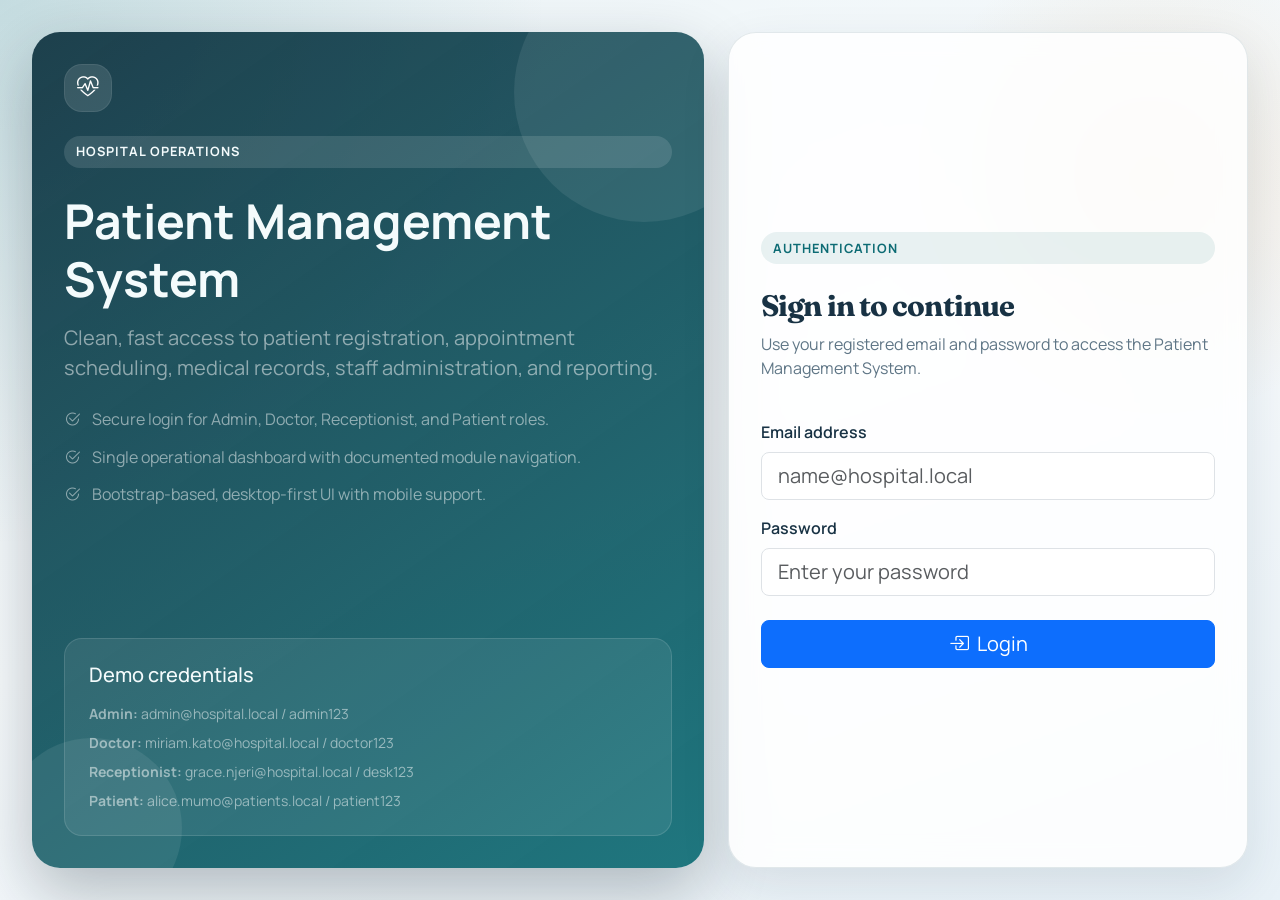
==== web_app/index.html @ 018e4cf9 "feat: add staff management features including staff list and form pages - Implemented staff list pag" ====
<!doctype html>
<html lang="en">
<head>
  <meta charset="utf-8">
  <meta name="viewport" content="width=device-width, initial-scale=1">
  <meta name="description" content="Patient Management System frontend built from the project documentation.">
  <title>Patient Management System</title>
  <link rel="preconnect" href="https://fonts.googleapis.com">
  <link rel="preconnect" href="https://fonts.gstatic.com" crossorigin>
  <link href="https://fonts.googleapis.com/css2?family=Manrope:wght@400;500;600;700;800&family=Fraunces:opsz,wght@9..144,700&display=swap" rel="stylesheet">
  <link href="https://cdn.jsdelivr.net/npm/bootstrap@5.3.3/dist/css/bootstrap.min.css" rel="stylesheet" integrity="sha384-QWTKZyjpPEjISv5WaRU9OFeRpok6YctnYmDr5pNlyT2bRjXh0JMhjY6hW+ALEwIH" crossorigin="anonymous">
  <link href="https://cdn.jsdelivr.net/npm/bootstrap-icons@1.11.3/font/bootstrap-icons.css" rel="stylesheet">
  <link href="./assets/styles/main.css" rel="stylesheet">
</head>
<body>
  <div id="app"></div>
  <script src="https://cdn.jsdelivr.net/npm/bootstrap@5.3.3/dist/js/bootstrap.bundle.min.js" integrity="sha384-YvpcrYf0tY3lHB60NNkmXc5s9fDVZLESaAA55NDzOxhy9GkcIdslK1eN7N6jIeHz" crossorigin="anonymous"></script>
  <script type="module" src="./src/main.js"></script>
</body>
</html>
---- web_app/assets/styles/main.css ----
:root {
  --pms-bg: #eef5f8;
  --pms-surface: rgba(255, 255, 255, 0.88);
  --pms-surface-strong: #ffffff;
  --pms-surface-soft: #f4f9fc;
  --pms-border: rgba(28, 73, 91, 0.12);
  --pms-border-strong: rgba(28, 73, 91, 0.18);
  --pms-primary: #0d6b74;
  --pms-primary-deep: #0a4f56;
  --pms-primary-soft: #d7eef0;
  --pms-secondary: #0f2740;
  --pms-secondary-soft: #dde9f5;
  --pms-accent: #c57f2d;
  --pms-danger: #c04949;
  --pms-success: #2f7d56;
  --pms-warning: #b7862a;
  --pms-text: #183244;
  --pms-muted: #5f7686;
  --pms-shadow: 0 18px 50px rgba(17, 50, 63, 0.11);
  --pms-radius-lg: 24px;
  --pms-radius-md: 18px;
  --pms-radius-sm: 12px;
}

*,
*::before,
*::after {
  box-sizing: border-box;
}

html,
body {
  min-height: 100%;
}

body {
  margin: 0;
  color: var(--pms-text);
  font-family: "Manrope", "Segoe UI", sans-serif;
  background:
    radial-gradient(circle at top left, rgba(13, 107, 116, 0.18), transparent 35%),
    radial-gradient(circle at right 10% top 20%, rgba(197, 127, 45, 0.14), transparent 18%),
    linear-gradient(160deg, #edf5f8 0%, #f7fafc 50%, #e8f1f7 100%);
}

a {
  color: inherit;
  text-decoration: none;
}

button,
input,
select,
textarea {
  font: inherit;
}

.page-title {
  margin: 0;
  font-family: "Fraunces", "Georgia", serif;
  font-size: clamp(1.85rem, 2vw, 2.4rem);
  font-weight: 700;
  letter-spacing: -0.03em;
}

.page-subtitle,
.text-soft {
  color: var(--pms-muted);
}

.flash-banner .alert,
.section-card,
.auth-card,
.metric-card,
.hero-panel,
.quick-action-card,
.profile-card,
.chart-card {
  border: 1px solid var(--pms-border);
  border-radius: var(--pms-radius-md);
  box-shadow: var(--pms-shadow);
}

.auth-page {
  min-height: 100vh;
  padding: 2rem;
  display: grid;
  grid-template-columns: minmax(0, 1.1fr) minmax(380px, 520px);
  gap: 1.5rem;
  align-items: stretch;
}

.auth-showcase,
.auth-card {
  position: relative;
  overflow: hidden;
  border-radius: 28px;
}

.auth-showcase {
  padding: 2rem;
  color: #f4fbfc;
  background:
    linear-gradient(145deg, rgba(5, 41, 55, 0.88), rgba(13, 107, 116, 0.92)),
    linear-gradient(0deg, rgba(255, 255, 255, 0.03), rgba(255, 255, 255, 0.03));
  box-shadow: 0 24px 64px rgba(10, 29, 38, 0.28);
}

.auth-showcase::before,
.auth-showcase::after {
  content: "";
  position: absolute;
  border-radius: 999px;
  background: rgba(255, 255, 255, 0.08);
}

.auth-showcase::before {
  width: 260px;
  height: 260px;
  top: -70px;
  right: -70px;
}

.auth-showcase::after {
  width: 180px;
  height: 180px;
  bottom: -50px;
  left: -30px;
}

.brand-mark {
  width: 3rem;
  height: 3rem;
  display: inline-flex;
  align-items: center;
  justify-content: center;
  border-radius: 18px;
  background: rgba(255, 255, 255, 0.12);
  color: #ffffff;
  font-size: 1.35rem;
  box-shadow: inset 0 0 0 1px rgba(255, 255, 255, 0.08);
}

.auth-card {
  padding: 2rem;
  background: rgba(255, 255, 255, 0.84);
  backdrop-filter: blur(14px);
}

.eyebrow {
  display: inline-flex;
  align-items: center;
  gap: 0.5rem;
  padding: 0.4rem 0.75rem;
  border-radius: 999px;
  font-size: 0.8rem;
  font-weight: 700;
  letter-spacing: 0.08em;
  text-transform: uppercase;
  background: rgba(255, 255, 255, 0.12);
  color: inherit;
}

.eyebrow.light {
  background: rgba(13, 107, 116, 0.09);
  color: var(--pms-primary);
}

.auth-list,
.key-value-list,
.timeline-list,
.summary-list {
  margin: 0;
  padding: 0;
  list-style: none;
}

.auth-list li,
.summary-list li {
  display: flex;
  gap: 0.75rem;
  align-items: center;
}

.auth-list li + li,
.summary-list li + li,
.timeline-item + .timeline-item {
  margin-top: 0.85rem;
}

.demo-credentials {
  background: rgba(255, 255, 255, 0.08);
  border: 1px solid rgba(255, 255, 255, 0.12);
  border-radius: 18px;
}

.app-shell {
  min-height: 100vh;
  display: grid;
  grid-template-columns: 300px minmax(0, 1fr);
}

.app-sidebar {
  position: sticky;
  top: 0;
  height: 100vh;
  padding: 1.4rem;
  background:
    linear-gradient(180deg, rgba(8, 35, 55, 0.98), rgba(10, 58, 70, 0.96)),
    linear-gradient(0deg, rgba(255, 255, 255, 0.04), rgba(255, 255, 255, 0.04));
  color: #eef9fa;
  border-right: 1px solid rgba(255, 255, 255, 0.06);
  z-index: 1045;
}

.sidebar-brand {
  padding: 1rem;
  border-radius: 24px;
  background: rgba(255, 255, 255, 0.06);
  border: 1px solid rgba(255, 255, 255, 0.08);
}

.sidebar-brand h1 {
  margin: 0.35rem 0 0;
  font-size: 1.1rem;
  font-weight: 800;
}

.sidebar-meta {
  color: rgba(238, 249, 250, 0.75);
  font-size: 0.92rem;
}

.sidebar-nav {
  margin-top: 1.5rem;
}

.sidebar-nav a,
.sidebar-nav button {
  width: 100%;
  display: flex;
  align-items: center;
  justify-content: space-between;
  gap: 0.85rem;
  padding: 0.9rem 1rem;
  margin-bottom: 0.45rem;
  border: none;
  border-radius: 16px;
  background: transparent;
  color: rgba(238, 249, 250, 0.82);
  font-weight: 600;
  text-align: left;
  transition: all 0.2s ease;
}

.sidebar-nav a:hover,
.sidebar-nav button:hover,
.sidebar-nav .active {
  color: #ffffff;
  background: rgba(255, 255, 255, 0.1);
  transform: translateX(4px);
}

.sidebar-nav .nav-icon {
  width: 2rem;
  height: 2rem;
  display: inline-flex;
  align-items: center;
  justify-content: center;
  border-radius: 12px;
  background: rgba(255, 255, 255, 0.08);
  font-size: 1rem;
}

.sidebar-user {
  margin-top: auto;
  padding: 1rem;
  border-radius: 20px;
  background: rgba(255, 255, 255, 0.06);
  border: 1px solid rgba(255, 255, 255, 0.08);
}

.role-chip {
  display: inline-flex;
  align-items: center;
  gap: 0.4rem;
  padding: 0.3rem 0.65rem;
  border-radius: 999px;
  font-size: 0.78rem;
  font-weight: 700;
  letter-spacing: 0.04em;
  text-transform: uppercase;
}

.role-chip.admin,
.status-pill.completed {
  background: rgba(47, 125, 86, 0.14);
  color: var(--pms-success);
}

.role-chip.doctor {
  background: rgba(13, 107, 116, 0.14);
  color: var(--pms-primary);
}

.role-chip.receptionist,
.status-pill.pending {
  background: rgba(197, 127, 45, 0.14);
  color: var(--pms-warning);
}

.role-chip.patient,
.status-pill.cancelled {
  background: rgba(192, 73, 73, 0.14);
  color: var(--pms-danger);
}

.app-main {
  min-width: 0;
}

.app-header {
  position: sticky;
  top: 0;
  z-index: 1030;
  padding: 1.4rem 1.5rem 0;
  background: linear-gradient(180deg, rgba(238, 245, 248, 0.95) 0%, rgba(238, 245, 248, 0.72) 78%, rgba(238, 245, 248, 0) 100%);
  backdrop-filter: blur(8px);
}

.header-card {
  padding: 1.25rem 1.4rem;
  display: flex;
  align-items: center;
  justify-content: space-between;
  gap: 1rem;
  background: rgba(255, 255, 255, 0.72);
  border: 1px solid var(--pms-border);
  border-radius: 24px;
  box-shadow: 0 14px 38px rgba(17, 50, 63, 0.08);
}

.header-meta {
  display: flex;
  align-items: center;
  gap: 0.9rem;
}

.header-meta-card {
  padding: 0.85rem 1rem;
  min-width: 170px;
  background: linear-gradient(180deg, rgba(13, 107, 116, 0.08), rgba(13, 107, 116, 0.04));
  border-radius: 18px;
  border: 1px solid rgba(13, 107, 116, 0.08);
}

.header-meta-card strong {
  display: block;
  font-size: 0.84rem;
  color: var(--pms-muted);
}

.header-meta-card span {
  display: block;
  margin-top: 0.2rem;
  font-weight: 800;
  color: var(--pms-secondary);
}

.page-content {
  padding: 1.5rem;
}

.hero-panel,
.section-card,
.metric-card,
.quick-action-card,
.profile-card,
.chart-card {
  background: var(--pms-surface);
  backdrop-filter: blur(10px);
}

.hero-panel {
  padding: 1.5rem;
}

.hero-panel .hero-actions {
  display: flex;
  flex-wrap: wrap;
  gap: 0.75rem;
}

.metric-grid,
.quick-actions-grid,
.chart-grid {
  display: grid;
  gap: 1rem;
}

.metric-grid {
  grid-template-columns: repeat(5, minmax(0, 1fr));
}

.quick-actions-grid,
.chart-grid {
  grid-template-columns: repeat(2, minmax(0, 1fr));
}

.metric-card,
.quick-action-card,
.profile-card,
.chart-card,
.section-card {
  padding: 1.2rem;
}

.metric-card .metric-label {
  font-size: 0.85rem;
  font-weight: 700;
  letter-spacing: 0.04em;
  color: var(--pms-muted);
  text-transform: uppercase;
}

.metric-card .metric-value {
  margin-top: 0.6rem;
  font-size: clamp(1.8rem, 2.3vw, 2.3rem);
  font-weight: 800;
  color: var(--pms-secondary);
}

.metric-card .metric-note {
  margin-top: 0.35rem;
  color: var(--pms-muted);
  font-size: 0.92rem;
}

.section-card h2,
.section-card h3,
.quick-action-card h3,
.profile-card h3,
.chart-card h3 {
  margin: 0;
  font-size: 1.08rem;
  font-weight: 800;
}

.section-card .section-subtitle,
.chart-card .section-subtitle,
.quick-action-card p,
.profile-card p {
  margin-top: 0.35rem;
  color: var(--pms-muted);
}

.section-heading {
  display: flex;
  align-items: center;
  justify-content: space-between;
  gap: 1rem;
  margin-bottom: 1rem;
}

.table-shell {
  overflow: hidden;
  border-radius: 18px;
  border: 1px solid var(--pms-border);
  background: rgba(255, 255, 255, 0.82);
}

.table-shell .table {
  margin-bottom: 0;
}

.table-shell thead th {
  border-bottom-width: 1px;
  color: var(--pms-muted);
  font-size: 0.82rem;
  font-weight: 800;
  letter-spacing: 0.04em;
  text-transform: uppercase;
  background: rgba(13, 107, 116, 0.04);
}

.table-shell td,
.table-shell th {
  padding: 1rem 1rem;
  vertical-align: middle;
}

.table-shell tbody tr:hover {
  background: rgba(13, 107, 116, 0.03);
}

.status-pill {
  display: inline-flex;
  align-items: center;
  padding: 0.32rem 0.7rem;
  border-radius: 999px;
  font-size: 0.78rem;
  font-weight: 800;
  letter-spacing: 0.04em;
  text-transform: uppercase;
}

.timeline-item {
  display: grid;
  grid-template-columns: 14px minmax(0, 1fr);
  gap: 0.85rem;
}

.timeline-marker {
  width: 14px;
  height: 14px;
  margin-top: 0.4rem;
  border-radius: 999px;
  background: linear-gradient(180deg, var(--pms-primary), var(--pms-primary-deep));
  box-shadow: 0 0 0 5px rgba(13, 107, 116, 0.08);
}

.timeline-content {
  padding-bottom: 1rem;
  border-bottom: 1px dashed var(--pms-border);
}

.timeline-item:last-child .timeline-content {
  border-bottom: 0;
  padding-bottom: 0;
}

.filter-bar {
  padding: 1rem;
  background: rgba(13, 107, 116, 0.04);
  border: 1px solid rgba(13, 107, 116, 0.08);
  border-radius: 18px;
}

.empty-state {
  padding: 2.25rem 1rem;
  text-align: center;
  border: 1px dashed var(--pms-border-strong);
  border-radius: 18px;
  background: rgba(255, 255, 255, 0.55);
}

.detail-grid,
.profile-grid {
  display: grid;
  gap: 1rem;
}

.detail-grid {
  grid-template-columns: minmax(0, 1.2fr) minmax(320px, 0.8fr);
}

.profile-grid {
  grid-template-columns: repeat(2, minmax(0, 1fr));
}

.key-value-list li {
  display: flex;
  align-items: start;
  justify-content: space-between;
  gap: 1rem;
  padding: 0.7rem 0;
  border-bottom: 1px dashed var(--pms-border);
}

.key-value-list li:last-child {
  border-bottom: 0;
  padding-bottom: 0;
}

.chart-stack {
  display: grid;
  gap: 0.85rem;
}

.chart-bar {
  display: grid;
  grid-template-columns: minmax(120px, 180px) minmax(0, 1fr) auto;
  gap: 0.85rem;
  align-items: center;
}

.chart-track {
  height: 0.85rem;
  overflow: hidden;
  border-radius: 999px;
  background: rgba(15, 39, 64, 0.08);
}

.chart-fill {
  height: 100%;
  border-radius: inherit;
  background: linear-gradient(90deg, var(--pms-primary), var(--pms-accent));
}

.sidebar-toggle {
  display: none;
}

.app-overlay {
  display: none;
}

.page-actions {
  display: flex;
  gap: 0.75rem;
  flex-wrap: wrap;
}

.form-note {
  margin-top: 0.35rem;
  font-size: 0.88rem;
  color: var(--pms-muted);
}

.loading-shell {
  padding: 4rem 1rem;
  display: flex;
  justify-content: center;
}

@media (max-width: 1200px) {
  .metric-grid {
    grid-template-columns: repeat(3, minmax(0, 1fr));
  }

  .detail-grid,
  .profile-grid {
    grid-template-columns: 1fr;
  }
}

@media (max-width: 992px) {
  .auth-page {
    grid-template-columns: 1fr;
  }

  .app-shell {
    grid-template-columns: 1fr;
  }

  .app-sidebar {
    position: fixed;
    inset: 0 auto 0 0;
    width: min(320px, 88vw);
    transform: translateX(-105%);
    transition: transform 0.2s ease;
  }

  body.sidebar-open .app-sidebar {
    transform: translateX(0);
  }

  .sidebar-toggle {
    display: inline-flex;
  }

  .app-overlay {
    position: fixed;
    inset: 0;
    background: rgba(4, 14, 21, 0.36);
    z-index: 1040;
  }

  body.sidebar-open .app-overlay {
    display: block;
  }

  .metric-grid,
  .quick-actions-grid,
  .chart-grid {
    grid-template-columns: 1fr;
  }

  .header-card {
    flex-direction: column;
    align-items: stretch;
  }

  .header-meta {
    justify-content: space-between;
  }
}

@media (max-width: 768px) {
  .page-content,
  .app-header {
    padding-left: 1rem;
    padding-right: 1rem;
  }

  .auth-page {
    padding: 1rem;
  }

  .auth-card,
  .auth-showcase {
    padding: 1.5rem;
  }

  .header-meta {
    flex-direction: column;
    align-items: stretch;
  }

  .chart-bar {
    grid-template-columns: 1fr;
  }
}
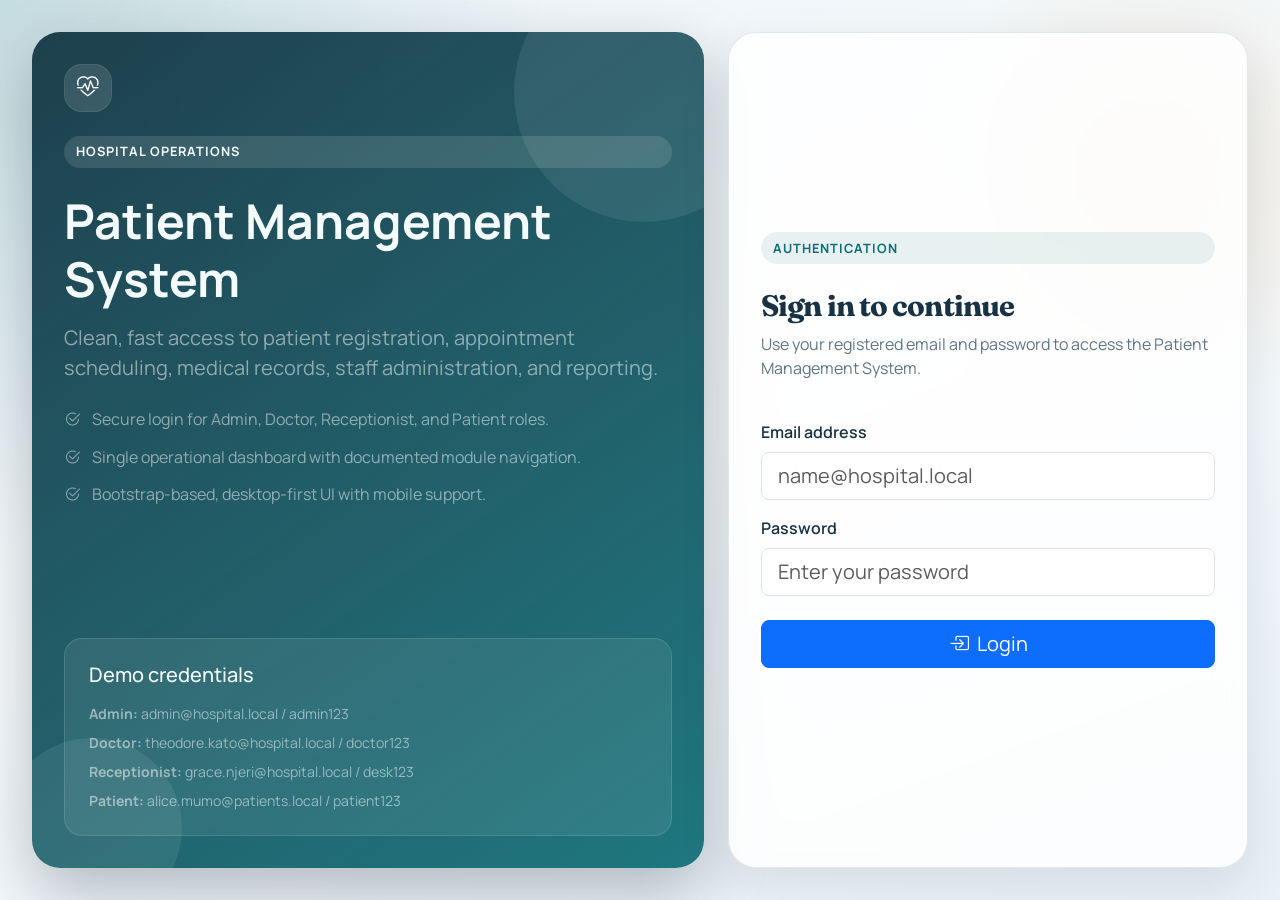
==== commit 7c6adacf: "Refactor project proposal and system architecture documentation; update UML diagrams and SRS to refl" ====
--- a/web_app/index.html
+++ b/web_app/index.html
@@ -14,7 +14,7 @@
 </head>
 <body>
   <div id="app"></div>
-  <script src="https://cdn.jsdelivr.net/npm/bootstrap@5.3.3/dist/js/bootstrap.bundle.min.js" integrity="sha384-YvpcrYf0tY3lHB60NNkmXc5s9fDVZLESaAA55NDzOxhy9GkcIdslK1eN7N6jIeHz" crossorigin="anonymous"></script>
+    <script src="https://cdn.jsdelivr.net/npm/bootstrap@5.3.3/dist/js/bootstrap.bundle.min.js" integrity="sha384-YvpcrYf0tY3lHB60NNkmXc5s9fDVZLESaAA55NDzOxhy9GkcIdslK1eN7N6jIeHz" crossorigin="anonymous"></script>
   <script type="module" src="./src/main.js"></script>
 </body>
 </html>
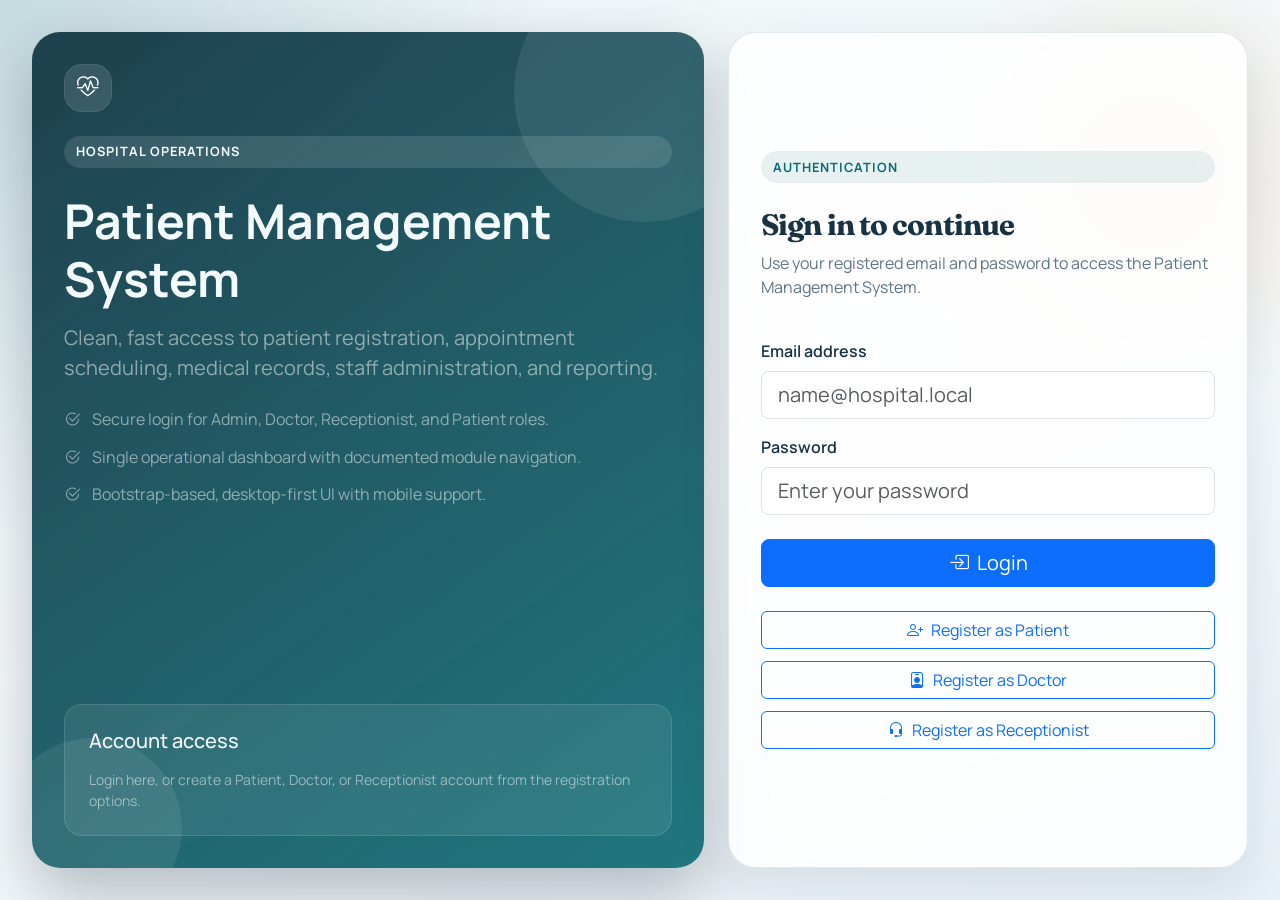
==== commit 66debb6f: "feat: update registration options and enhance login page messaging" ====
--- a/web_app/index.html
+++ b/web_app/index.html
@@ -4,7 +4,7 @@
   <meta charset="utf-8">
   <meta name="viewport" content="width=device-width, initial-scale=1">
   <meta name="description" content="Patient Management System frontend built from the project documentation.">
-  <title>Patient Management System</title>
+  <title>Patient Management Portals</title>
   <link rel="preconnect" href="https://fonts.googleapis.com">
   <link rel="preconnect" href="https://fonts.gstatic.com" crossorigin>
   <link href="https://fonts.googleapis.com/css2?family=Manrope:wght@400;500;600;700;800&family=Fraunces:opsz,wght@9..144,700&display=swap" rel="stylesheet">
--- a/web_app/assets/styles/main.css
+++ b/web_app/assets/styles/main.css
@@ -188,6 +188,91 @@
   margin-top: 0.85rem;
 }
 
+.auth-register-actions {
+  display: grid;
+  gap: 0.75rem;
+}
+
+.auth-card-wide {
+  min-width: 0;
+}
+
+.registration-progress {
+  display: grid;
+  grid-template-columns: repeat(auto-fit, minmax(120px, 1fr));
+  gap: 0.75rem;
+  margin: 0 0 1.5rem;
+  padding: 0;
+  list-style: none;
+}
+
+.registration-progress li {
+  display: flex;
+  align-items: center;
+  gap: 0.65rem;
+  min-width: 0;
+  padding: 0.75rem;
+  border: 1px solid var(--pms-border);
+  border-radius: 16px;
+  color: var(--pms-muted);
+  background: rgba(13, 107, 116, 0.04);
+}
+
+.registration-progress span {
+  width: 2rem;
+  height: 2rem;
+  flex: 0 0 auto;
+  display: inline-flex;
+  align-items: center;
+  justify-content: center;
+  border-radius: 999px;
+  font-weight: 800;
+  color: var(--pms-primary);
+  background: var(--pms-primary-soft);
+}
+
+.registration-progress strong {
+  overflow: hidden;
+  font-size: 0.88rem;
+  text-overflow: ellipsis;
+  white-space: nowrap;
+}
+
+.registration-progress li.active,
+.registration-progress li.completed {
+  color: var(--pms-secondary);
+  border-color: rgba(13, 107, 116, 0.28);
+  background: rgba(13, 107, 116, 0.09);
+}
+
+.registration-progress li.completed span {
+  color: #ffffff;
+  background: var(--pms-success);
+}
+
+.registration-step {
+  display: none;
+  margin: 0;
+  padding: 1rem;
+  border: 1px solid var(--pms-border);
+  border-radius: 18px;
+  background: rgba(255, 255, 255, 0.56);
+}
+
+.registration-step.active {
+  display: block;
+}
+
+.registration-review {
+  border: 1px solid var(--pms-border);
+  border-radius: 18px;
+  background: rgba(255, 255, 255, 0.72);
+}
+
+.registration-review-list {
+  padding: 0.35rem 1rem;
+}
+
 .demo-credentials {
   background: rgba(255, 255, 255, 0.08);
   border: 1px solid rgba(255, 255, 255, 0.12);
@@ -493,6 +578,28 @@
   background: rgba(13, 107, 116, 0.03);
 }
 
+.patient-cell {
+  display: flex;
+  align-items: center;
+  gap: 0.75rem;
+  min-width: 220px;
+}
+
+.patient-avatar-sm {
+  width: 2.5rem;
+  height: 2.5rem;
+  flex: 0 0 auto;
+  display: inline-flex;
+  align-items: center;
+  justify-content: center;
+  border-radius: 999px;
+  color: #ffffff;
+  font-size: 0.85rem;
+  font-weight: 800;
+  background: linear-gradient(145deg, var(--pms-primary), var(--pms-secondary));
+  box-shadow: inset 0 0 0 3px rgba(255, 255, 255, 0.22);
+}
+
 .status-pill {
   display: inline-flex;
   align-items: center;
@@ -558,6 +665,54 @@
   grid-template-columns: repeat(2, minmax(0, 1fr));
 }
 
+.profile-layout {
+  display: grid;
+  grid-template-columns: minmax(0, 1fr) minmax(320px, 0.45fr);
+  gap: 1rem;
+}
+
+.profile-stack {
+  display: grid;
+  align-content: start;
+  gap: 1rem;
+}
+
+.profile-identity-card {
+  display: flex;
+  align-items: center;
+  gap: 1.25rem;
+  padding: 1.4rem;
+  border: 1px solid var(--pms-border);
+  border-radius: var(--pms-radius-md);
+  background: var(--pms-surface);
+  box-shadow: var(--pms-shadow);
+  backdrop-filter: blur(10px);
+}
+
+.profile-avatar {
+  width: 6rem;
+  height: 6rem;
+  flex: 0 0 auto;
+  display: inline-flex;
+  align-items: center;
+  justify-content: center;
+  border-radius: 999px;
+  color: #ffffff;
+  font-size: 2rem;
+  font-weight: 800;
+  background: linear-gradient(145deg, var(--pms-primary), var(--pms-secondary));
+  box-shadow: inset 0 0 0 6px rgba(255, 255, 255, 0.22);
+}
+
+.profile-name {
+  overflow-wrap: anywhere;
+}
+
+.profile-action-stack {
+  display: grid;
+  gap: 0.75rem;
+}
+
 .key-value-list li {
   display: flex;
   align-items: start;
@@ -617,6 +772,13 @@
   color: var(--pms-muted);
 }
 
+.form-section-title {
+  margin-bottom: 0.9rem;
+  font-size: 0.96rem;
+  font-weight: 800;
+  color: var(--pms-secondary);
+}
+
 .loading-shell {
   padding: 4rem 1rem;
   display: flex;
@@ -629,7 +791,8 @@
   }
 
   .detail-grid,
-  .profile-grid {
+  .profile-grid,
+  .profile-layout {
     grid-template-columns: 1fr;
   }
 }
@@ -710,4 +873,9 @@
   .chart-bar {
     grid-template-columns: 1fr;
   }
-}
+
+  .profile-identity-card {
+    align-items: flex-start;
+    flex-direction: column;
+  }
+}
